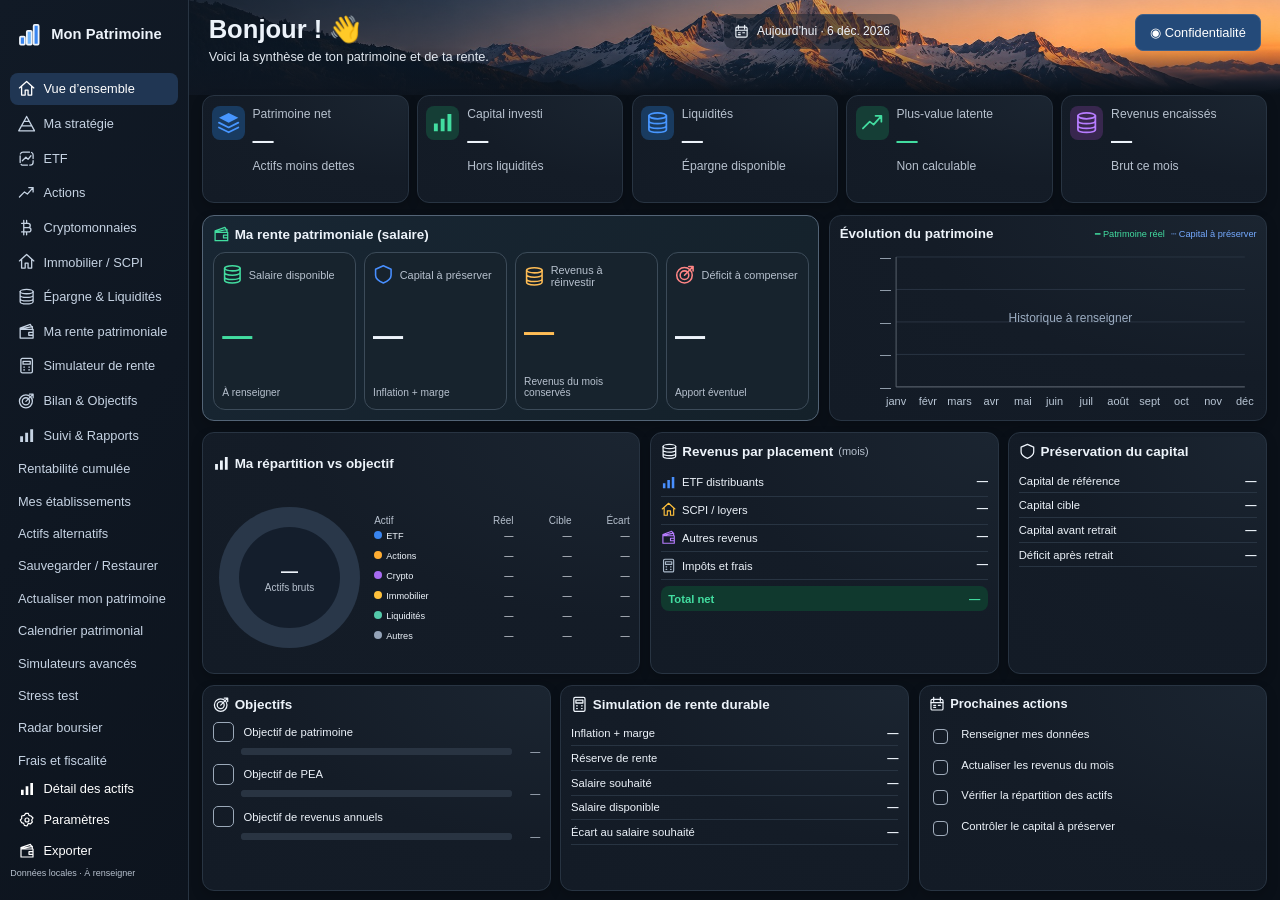
==== accueil/static/MonPatrimoine/index.html @ b6a68b1b "Ajout de l'application Mon Patrimoine V34" ====
<!doctype html><html lang="fr"><head><meta charset="utf-8"><meta name="viewport" content="width=device-width,initial-scale=1"><title>Mon Patrimoine</title><link rel="stylesheet" href="style.css"><link rel="stylesheet" href="responsive.css"></head><body><aside><h2><svg class="ui-icon" viewBox="0 0 24 24" fill="none" stroke="currentColor" stroke-width="1.8" stroke-linecap="round" stroke-linejoin="round" aria-hidden="true"><rect x="2" y="14" width="5" height="8" rx="1" fill="#3985ef"/><rect x="9" y="8" width="5" height="14" rx="1" fill="#70b7ff"/><rect x="16" y="2" width="5" height="20" rx="1" fill="#3985ef"/></svg> Mon Patrimoine</h2><nav><a href="#top"><svg class="ui-icon" viewBox="0 0 24 24" fill="none" stroke="currentColor" stroke-width="1.8" stroke-linecap="round" stroke-linejoin="round" aria-hidden="true"><path d="M2 11 12 2l10 9M5 9v12h5v-7h4v7h5V9"/></svg> Vue d’ensemble</a><a href="#etf"><svg class="ui-icon" viewBox="0 0 24 24" fill="none" stroke="currentColor" stroke-width="1.8" stroke-linecap="round" stroke-linejoin="round" aria-hidden="true"><rect x="3" y="3" width="18" height="18" rx="4" stroke-dasharray="9 3"/><path d="m6 15 5-5 3 3 4-5"/></svg> ETF</a><a href="#assets"><svg class="ui-icon" viewBox="0 0 24 24" fill="none" stroke="currentColor" stroke-width="1.8" stroke-linecap="round" stroke-linejoin="round" aria-hidden="true"><path d="m2 18 7-7 4 3 8-9m-6 0h6v6"/></svg> Actions</a><a href="#assets"><svg class="ui-icon" viewBox="0 0 24 24" fill="none" stroke="currentColor" stroke-width="1.8" stroke-linecap="round" stroke-linejoin="round" aria-hidden="true"><path d="M8 2v20M12 2v4m0 12v4M5 6h9a3 3 0 010 6H8m0 0h7a3 3 0 010 6H5"/></svg> Cryptomonnaies</a><a href="#assets"><svg class="ui-icon" viewBox="0 0 24 24" fill="none" stroke="currentColor" stroke-width="1.8" stroke-linecap="round" stroke-linejoin="round" aria-hidden="true"><path d="M2 11 12 2l10 9M5 9v12h5v-7h4v7h5V9"/></svg> Immobilier / SCPI</a><a href="#assets"><svg class="ui-icon" viewBox="0 0 24 24" fill="none" stroke="currentColor" stroke-width="1.8" stroke-linecap="round" stroke-linejoin="round" aria-hidden="true"><ellipse cx="12" cy="5" rx="9" ry="3"/><path d="M3 5v14c0 4 18 4 18 0V5M3 10c0 4 18 4 18 0M3 15c0 4 18 4 18 0"/></svg> Épargne & Liquidités</a><a href="#rent">Ma rente patrimoniale</a><a href="#simulation">Simulateur de rente</a><a href="#goals"><svg class="ui-icon" viewBox="0 0 24 24" fill="none" stroke="currentColor" stroke-width="1.8" stroke-linecap="round" stroke-linejoin="round" aria-hidden="true"><circle cx="11" cy="13" r="9"/><circle cx="11" cy="13" r="5"/><path d="m11 13 10-10m-5 0h5v5"/></svg> Bilan & Objectifs</a><a href="#history"><svg class="ui-icon" viewBox="0 0 24 24" fill="none" stroke="currentColor" stroke-width="1.8" stroke-linecap="round" stroke-linejoin="round" aria-hidden="true"><path d="M3 21V13h4v8zm7 0V8h4v13zm7 0V3h4v18z" fill="currentColor" stroke="none"/></svg> Suivi & Rapports</a></nav><div class="settings"><button id="details">Détail des actifs</button><button id="edit"><svg class="ui-icon" viewBox="0 0 24 24" fill="none" stroke="currentColor" stroke-width="1.8" stroke-linecap="round" stroke-linejoin="round" aria-hidden="true"><path d="m10 2 4 0 1 3 3 1 3 3-2 3 1 3-3 3-3-1-2 4-4-1-1-3-3-1-2-4 2-2V6l4-1z"/><circle cx="12" cy="12" r="3"/></svg> Paramètres</button><button id="export">Exporter</button><small>Données locales · À renseigner</small></div></aside><main id="top"><header><div><h1>Bonjour ! 👋</h1><p>Voici la synthèse de ton patrimoine et de ta rente.</p></div><div id="date" class="date"></div></header><section class="kpis" id="kpis"></section><div class="dashboard"><section class="panel" id="rent"><h2>Ma rente patrimoniale (salaire)</h2><div id="rentCards"></div></section><section class="panel" id="preserve"><h2>Préservation du capital</h2><div id="preserveRows"></div></section><section class="panel" id="simulation"><h2>Simulation de rente durable</h2><div id="simRows"></div></section><section class="panel" id="etf"><h2><svg class="ui-icon" viewBox="0 0 24 24" fill="none" stroke="currentColor" stroke-width="1.8" stroke-linecap="round" stroke-linejoin="round" aria-hidden="true"><path d="m2 7 10-5 10 5-10 5z" fill="currentColor" stroke="none"/><path d="m2 12 10 5 10-5M2 17l10 5 10-5"/></svg> Mes ETF <span id="etfTotal"></span></h2><div id="etfTable"></div></section><section class="panel" id="allocation"><h2>Ma répartition vs objectif</h2><div id="donut"></div><div id="legend"></div></section><section class="panel" id="history"><div class="history-heading"><h2>Évolution du patrimoine</h2><div class="chart-key"><span>━ Patrimoine réel</span><span>┄ Capital à préserver</span></div></div><div id="chart"></div><small>Historique saisi manuellement</small></section><section class="panel" id="assets"><h2><svg class="ui-icon" viewBox="0 0 24 24" fill="none" stroke="currentColor" stroke-width="1.8" stroke-linecap="round" stroke-linejoin="round" aria-hidden="true"><path d="M2 11 12 2l10 9M5 9v12h5v-7h4v7h5V9"/></svg> Autres classes d’actifs</h2><div id="assetTable"></div></section><section class="panel" id="goals"><h2><svg class="ui-icon" viewBox="0 0 24 24" fill="none" stroke="currentColor" stroke-width="1.8" stroke-linecap="round" stroke-linejoin="round" aria-hidden="true"><circle cx="11" cy="13" r="9"/><circle cx="11" cy="13" r="5"/><path d="m11 13 10-10m-5 0h5v5"/></svg> Objectifs</h2><div id="goalList"></div></section><section class="panel" id="income"><h2><svg class="ui-icon" viewBox="0 0 24 24" fill="none" stroke="currentColor" stroke-width="1.8" stroke-linecap="round" stroke-linejoin="round" aria-hidden="true"><ellipse cx="12" cy="5" rx="9" ry="3"/><path d="M3 5v14c0 4 18 4 18 0V5M3 10c0 4 18 4 18 0M3 15c0 4 18 4 18 0"/></svg> Revenus par placement <small>(mois)</small></h2><div id="incomeList"></div></section><section class="panel" id="tasks"><h2><svg class="ui-icon" viewBox="0 0 24 24" fill="none" stroke="currentColor" stroke-width="1.8" stroke-linecap="round" stroke-linejoin="round" aria-hidden="true"><rect x="3" y="5" width="18" height="16" rx="2"/><path d="M7 2v6m10-6v6M3 10h18m-14 4h3m4 0h3m-10 3h3"/></svg> Prochaines actions</h2><div id="taskList"></div></section></div><footer>Valeurs déclaratives, hors actualisation automatique des marchés.</footer></main><dialog id="detailDialog"><h2>Détail des actifs</h2><div id="detailBody"></div><button onclick="this.closest('dialog').close()">Fermer</button></dialog><dialog id="editor"><form id="editForm"><h2>Modifier mon patrimoine</h2><p>Montants en euros. Tu peux modifier les lignes et ajouter des actifs.</p><div id="fields"></div><div class="actions"><button type="button" id="cancel">Annuler</button><button type="submit">Enregistrer</button></div></form></dialog><script src="script.js"></script><script src="finance15.js"></script><script src="v14.js"></script><script src="v16.js"></script><script src="v17.js"></script><script src="v18.js"></script><script src="finance28.js"></script><script src="v22.js"></script><script src="responsive.js"></script></body></html>
---- accueil/static/MonPatrimoine/style.css ----
:root{color-scheme:dark;--bg:#0b111b;--panel:#141e2c;--border:#293749;--muted:#9daec3;--green:#42dda0;--blue:#488fff}*{box-sizing:border-box}html{scroll-behavior:smooth}body{margin:0;background:var(--bg);color:#edf3fa;font:15px system-ui,sans-serif;display:flex;min-height:100vh}aside{width:220px;flex-shrink:0;padding:24px 15px;background:#101824;border-right:1px solid var(--border);position:sticky;top:0;height:100vh;display:flex;flex-direction:column}aside h2{font-size:19px;margin:0 0 35px}nav{display:grid;gap:8px}nav a{color:#c6d3e3;text-decoration:none;padding:13px;border-radius:8px}nav a:hover,nav a:first-child{background:#203653;color:white}aside small{margin-top:auto}main{padding:26px;flex:1;min-width:0;max-width:1900px}header{display:flex;align-items:center;justify-content:space-between;gap:15px;padding:18px 0 26px;background:radial-gradient(ellipse at top right,#263d55,transparent 65%)}h1{font-size:32px;margin:0}h2{font-size:18px;margin:0 0 18px}p,small,footer{color:var(--muted)}header p{margin:8px 0}button{background:#244a79;color:white;border:1px solid #41618a;padding:10px 14px;border-radius:8px;cursor:pointer;font:inherit}button:hover{background:#35639b}.kpis{display:grid;grid-template-columns:repeat(4,1fr);gap:14px;margin-bottom:16px}.panel,.kpi{background:linear-gradient(145deg,#182332,#121b28);border:1px solid var(--border);border-radius:15px;padding:19px;min-width:0}.kpi strong{display:block;font-size:clamp(19px,2vw,30px);margin:9px 0}.dashboard{display:grid;grid-template-columns:1.15fr 1fr 1fr;gap:15px;align-items:start}.positive{color:var(--green)}.negative{color:#ff8585}table{width:100%;border-collapse:collapse;font-size:13px}th,td{text-align:right;padding:12px 4px;border-bottom:1px solid var(--border)}th:first-child,td:first-child{text-align:left}th{color:var(--muted);font-weight:500}.ring{width:165px;aspect-ratio:1;border-radius:50%;margin:8px auto 20px;display:grid;place-items:center}.ring div{background:#141e2c;width:72%;aspect-ratio:1;border-radius:50%;display:grid;place-content:center;text-align:center;font-weight:bold}.legend-row,.line{display:flex;justify-content:space-between;gap:10px;padding:9px 0;border-bottom:1px solid var(--border)}.dot{display:inline-block;width:10px;height:10px;border-radius:50%;margin-right:8px}progress{width:100%;height:10px;accent-color:var(--green)}.goal{margin-bottom:18px}.task{display:flex;gap:10px;align-items:center;padding:10px 0}input[type=checkbox]{accent-color:var(--green)}.done{text-decoration:line-through;color:var(--muted)}svg{width:100%;height:auto}footer{padding:25px 0;font-size:12px}dialog{background:var(--panel);color:inherit;border:1px solid var(--border);border-radius:15px;width:min(850px,94vw);max-height:90vh;padding:24px}dialog::backdrop{background:#000a}input:not([type=checkbox]),select{background:#0b111b;color:inherit;border:1px solid var(--border);border-radius:6px;padding:9px;width:100%;min-width:0;font:inherit}.editrow{display:grid;grid-template-columns:2fr 1fr 1fr 1fr auto;gap:7px;margin:8px 0}.actions{display:flex;justify-content:flex-end;gap:10px;margin-top:20px}.editgroup{margin:22px 0}.editgroup h3{margin-bottom:8px}@media(max-width:1150px){.dashboard{grid-template-columns:1fr 1fr}.kpis{grid-template-columns:1fr 1fr}}@media(max-width:700px){body{display:block}aside{position:static;width:100%;height:auto}nav{display:flex;overflow:auto}nav a{white-space:nowrap}aside small{display:none}aside h2{margin-bottom:10px}main{padding:12px}header{align-items:flex-start;flex-direction:column}.dashboard{grid-template-columns:1fr}.editrow{grid-template-columns:1fr 1fr}.kpi{padding:12px}}

/* Bandeau panoramique */
header{min-height:150px;margin:-26px -26px 18px;padding:24px 26px;background:linear-gradient(90deg,rgba(11,17,27,.88),rgba(11,17,27,.15) 65%),linear-gradient(0deg,#0b111b,transparent 55%),url("bandeau.jpeg") center 48% / cover no-repeat;}
header p{color:#e0e7ef;}
@media(max-width:700px){header{margin:-12px -12px 14px;padding:20px 12px;min-height:170px;}}
/* Disposition fidèle à la maquette */
:root{--bg:#0a1018;--panel:#151d28;--border:#283442;--muted:#b7c1ce}body{font:14px Arial,sans-serif}aside{width:15%;min-width:185px;padding:22px 11px;background:linear-gradient(130deg,#111a26,#0d141e)}aside h2{font-size:18px;margin:0 8px 32px}nav{gap:4px}nav a{padding:12px 10px;font-size:13px}.settings{margin-top:auto;display:grid;gap:8px}.settings button{background:transparent;border:0;text-align:left;padding:8px}.settings small{font-size:10px}main{padding:14px;max-width:none}header{min-height:89px;margin:-14px -14px 0;padding:12px 20px 18px;background:linear-gradient(90deg,#101824b8,transparent 80%),linear-gradient(0deg,#0a1018,transparent 50%),url('bandeau.jpeg') center 43%/cover no-repeat}h1{font-size:27px}header p{margin:5px 0}.date{background:#18212b88;padding:10px;border-radius:9px;font-size:12px}.kpis{gap:11px;margin-bottom:14px}.kpi,.panel{background:radial-gradient(ellipse at top right,#1b2531 0%,#141c27 55%,#131b26 100%);border-radius:12px;box-shadow:0 5px 12px #0003;padding:14px}.kpi{display:flex;gap:12px;min-height:104px}.kpi strong{font-size:clamp(20px,2vw,30px);margin:7px 0}.kpi small{font-size:12px}.kpi-icon{display:grid;place-items:center;width:36px;height:36px;border-radius:8px;background:#193b60;color:#4796ff;font-size:23px;flex-shrink:0}.icon-1,.icon-3{background:#153e36;color:#42dda0}.dashboard{grid-template-columns:repeat(12,minmax(0,1fr));gap:12px;align-items:stretch;grid-template-rows:auto auto auto}.panel h2{font-size:15px;margin:0 0 16px;display:flex;align-items:center;gap:5px}.panel h2 span{margin-left:auto}.panel h2 small{font-weight:normal;font-size:11px}#etf{grid-column:1/5;grid-row:1/3}#assets{grid-column:1/5;grid-row:3/5}#allocation{grid-column:5/9;grid-row:1;display:grid;grid-template-columns:1fr 1fr;align-items:center;gap:8px}#allocation h2{grid-column:1/-1;margin-bottom:5px}#history{grid-column:9/13;grid-row:1}#goals{grid-column:5/8;grid-row:2/5}#income{grid-column:8/11;grid-row:2/5}#tasks{grid-column:11/13;grid-row:2/5}.dashboard{grid-template-rows:minmax(225px,auto) 36px auto auto}.ring{width:100%;max-width:165px;margin:0 auto}.ring div{font-size:17px}.ring small{font-size:10px;font-weight:normal}.legend-row{font-size:11px;border:0;padding:7px 0;gap:4px}.dot{margin-right:4px;width:9px;height:9px}table{font-size:12px}th,td{padding:10px 3px}.marker{display:inline-block;width:4px;height:19px;border-radius:4px;vertical-align:middle;margin-right:7px}.badge{background:#17382f;border-radius:20px;padding:4px 7px;white-space:nowrap;font-size:11px}.badge.negative{background:#48282e}.goal{font-size:12px;margin-bottom:20px}.goal .line{border:0;padding:5px 0}.goalbar{display:flex;align-items:center;gap:8px;margin-top:7px}.goalbar small{white-space:nowrap;font-size:10px}.line{font-size:12px}.task{font-size:12px;line-height:1.5;align-items:flex-start}.task input{margin-top:3px}.panel#goals,.panel#income,.panel#tasks{align-self:start;min-height:205px}footer{padding:12px 0;font-size:10px}@media(max-width:1050px){aside{min-width:160px}.dashboard{grid-template-columns:repeat(2,minmax(0,1fr));grid-template-rows:auto}.dashboard>.panel{grid-column:auto!important;grid-row:auto!important}.kpis{grid-template-columns:repeat(2,1fr)}}@media(max-width:700px){aside{width:100%;min-width:0}.settings{display:flex}main{padding:12px}header{margin:-12px -12px 12px;min-height:110px}.dashboard{grid-template-columns:1fr}.kpi{gap:6px;padding:10px}.kpi-icon{width:26px;height:26px;font-size:16px}}
/* Format bureau de référence, 1328 × 748 */
@media(min-width:1051px){body{font-size:clamp(10px,1vw,14px);height:100vh;overflow:hidden}aside{width:14.8%;min-width:0;padding:2.5vh .8vw}main{padding:0 1.05vw;overflow:hidden}header{height:12vh;min-height:0;margin:0 -1.05vw;padding:1.5vh 1.5vw;align-items:flex-start}h1{font-size:clamp(19px,2vw,29px)}.kpis{height:14vh;gap:.8vw;margin-bottom:2vh}.kpi{min-height:0;padding:1.6vh .9vw;gap:.8vw}.kpi strong{font-size:clamp(18px,2vw,28px)}.dashboard{grid-template-columns:repeat(12,minmax(0,1fr));grid-template-rows:31vh 5.2vh 26.8vh;gap:1.7vh .9vw}.panel{padding:1.8vh 1vw;overflow:auto}.panel h2{font-size:clamp(11px,1.15vw,16px);margin-bottom:1.6vh}#etf{grid-row:1/3}#assets{grid-row:3}#allocation,#history{grid-row:1}#goals{grid-column:5/8;grid-row:2/4}#income{grid-column:8/11;grid-row:2/4}#tasks{grid-column:11/13;grid-row:2/4}.panel#goals,.panel#income,.panel#tasks{min-height:0;height:28vh;align-self:start}table{font-size:clamp(9px,.9vw,13px)}th,td{padding:1.05vh 2px}.ring{max-width: min(12.5vw,22vh)}.legend-row{padding:.8vh 0;font-size:clamp(9px,.85vw,12px)}.goal{margin-bottom:2vh}.line,.task,.goal{font-size:clamp(9px,.9vw,13px)}.task{padding:1vh 0}footer{display:none}#history svg{height:23vh;width:100%}#history>small{display:none}.settings small{font-size:9px}nav a{padding:1.5vh .7vw}}
.asset-icon{width:20px;height:20px;vertical-align:middle;margin-right:10px;display:inline-block}.asset-icon svg{width:100%;height:100%}.asset-row{display:grid;grid-template-columns:1fr auto auto;align-items:center;gap:9px;padding:1.1vh 0;font-size:12px}.asset-row>span:first-child{display:flex;align-items:center}.goal-label{display:flex;align-items:center;gap:10px}.goal-check{width:18px;height:18px;border:1px solid #9ba9b9;border-radius:5px;display:inline-grid;place-items:center;flex:none}.goal-check.checked{background:#42dda0;color:#10251e;border-color:#42dda0;font-weight:bold}.goalbar{margin-left:28px}progress{appearance:none;border:0;background:#293442;border-radius:10px;height:7px}progress::-webkit-progress-bar{background:#293442;border-radius:10px}progress::-webkit-progress-value{background:#42dda0;border-radius:10px}.task input{appearance:none;width:15px;height:15px;border:1px solid #a0acbb;border-radius:4px;flex:none}.task input:checked{border-color:#42dda0;color:#42dda0}.task input:checked:after{content:'✓';display:block;text-align:center;line-height:13px}.history-badge{margin-left:auto;color:#42dda0;background:#17382f;border-radius:12px;padding:4px;font-size:10px;white-space:nowrap}

/* V5 : pictogrammes vectoriels et grille sans défilement interne */
.ui-icon{width:1.25em;height:1.25em;flex:none;vertical-align:middle;display:inline-block}aside h2,nav a,.settings button,.date{display:flex;align-items:center;gap:.65em}aside h2{white-space:nowrap;font-size:clamp(12px,1.15vw,19px)}aside h2 .ui-icon{width:1.6em;height:1.6em}nav a .ui-icon{width:1.35em;height:1.35em}.kpi-icon .ui-icon{width:70%;height:70%}.panel h2 .ui-icon{width:1.25em;height:1.25em}.goal-check svg{width:85%;height:85%}.panel h2 span.history-badge{margin-left:auto}.asset-row{font-size:inherit}.panel h2 small{white-space:nowrap}
@media(min-width:1051px){body{font-size:min(1vw,1.8vh)}main{overflow:auto}.dashboard{grid-template-rows:31vh 5vh 29vh;gap:1.5vh .9vw}.panel{overflow:visible;padding:1.5vh .85vw}.panel h2{font-size:min(1.15vw,2vh);margin-bottom:1.2vh;white-space:nowrap}.panel#goals,.panel#income,.panel#tasks{height:29vh;min-height:max-content}.kpi strong{font-size:min(2vw,3.6vh);margin:.7vh 0}.kpi small{font-size:min(.95vw,1.65vh)}.kpi-icon{width:min(3vw,5.5vh);height:min(3vw,5.5vh)}table{font-size:min(.9vw,1.6vh)}th,td{padding:.65vh 2px}.marker{height:2.4vh}.badge{font-size:min(.85vw,1.5vh);padding:.4vh .45vw}.asset-row{padding:.75vh 0;gap:.5vw;font-size:min(.9vw,1.6vh)}.asset-icon{width:2.3vh;height:2.3vh;margin-right:.55vw}.goal{margin-bottom:1.5vh;font-size:min(.9vw,1.6vh)}.goalbar{margin-top:.6vh}.line,.task{font-size:min(.9vw,1.6vh);padding:.8vh 0}.goal-check{width:2.3vh;height:2.3vh}.legend-row{font-size:min(.85vw,1.5vh);padding:.7vh 0}#history svg{height:23vh}#income h1{font-size:min(2vw,3.4vh)}#tasks h2{font-size:min(1vw,1.8vh)}#assets{min-height:max-content}#etf{min-height:max-content}nav a{font-size:min(1vw,1.8vh)} }
/* V6 : cockpit rente, trois rangées comme la maquette */
#etf,#assets{display:none}#rent{border-color:#32d99a;background:linear-gradient(135deg,#10382e,#102322)}#rentCards{display:grid;grid-template-columns:repeat(3,minmax(0,1fr));gap:10px}.rentCard{border:1px solid #28644e;border-radius:12px;padding:12px;background:#102a27}.rentCard strong{display:block;font-size:clamp(16px,2vw,28px);margin:8px 0}.rentCard small{display:block}.allocHead{display:flex;justify-content:space-between;color:var(--muted);font-size:10px}.settings button{padding:6px 9px}.dashboard{grid-template-columns:repeat(12,minmax(0,1fr));grid-template-rows:auto auto auto}#rent{grid-column:1/8;grid-row:1}#history{grid-column:8/13;grid-row:1}#allocation{grid-column:1/6;grid-row:2}#income{grid-column:6/10;grid-row:2}#preserve{grid-column:10/13;grid-row:2}#goals{grid-column:1/5;grid-row:3}#simulation{grid-column:5/9;grid-row:3}#tasks{grid-column:9/13;grid-row:3}.panel#income,.panel#goals,.panel#tasks{height:auto;min-height:0;align-self:stretch}.kpis{grid-template-columns:repeat(5,minmax(0,1fr))}#legend{min-width:0}#allocation{grid-template-columns: .9fr 1.2fr}#detailBody{min-width:0}#detailDialog{max-width:750px}.line b{white-space:nowrap}.panel h2{white-space:normal}.rentCard small{font-size:inherit}@media(min-width:1051px){header{height:10vh}.kpis{height:12vh;margin-bottom:1.4vh}.dashboard{grid-template-rows:23vh 27vh 23vh;gap:1.3vh .9vw}.panel{padding:1.2vh .8vw;overflow:visible}.panel h2{margin-bottom:1vh;font-size:min(1.15vw,2vh)}#history svg{height:17vh}#rentCards{height:16vh}.rentCard{padding:1.3vh .7vw}.rentCard strong{font-size:min(2vw,3.5vh)}.line,.task{padding:.65vh 0}.goal{margin-bottom:1vh}.legend-row{padding:.5vh 0}.ring{max-width:min(12vw,20vh)}.kpi strong{font-size:min(1.65vw,3vh)}nav{gap:3px}nav a{padding:1.1vh .6vw}.settings{gap:4px}}@media(max-width:1050px){.dashboard{grid-template-columns:repeat(2,minmax(0,1fr))}.kpis{grid-template-columns:repeat(2,1fr)}#rent{grid-column:1/-1!important}}@media(max-width:700px){.dashboard{grid-template-columns:1fr}#rentCards{grid-template-columns:1fr}.kpis{grid-template-columns:1fr 1fr}}
/* V8 : dimensions contraintes au viewport, sans largeur minimale implicite. */
.allocHead,#legend .legend-row{display:grid;grid-template-columns:minmax(0,1.5fr) repeat(3,minmax(0,1fr));gap:4px;align-items:center;text-align:right}.allocHead span:first-child,#legend .legend-row span:first-child{text-align:left}.rentCard small:first-child{display:flex;align-items:center;gap:6px}.rentCard small .ui-icon{width:1.5em;height:1.5em}.kpi>div{min-width:0}.kpi small{white-space:normal}.date{white-space:nowrap}.panel{min-width:0}.goalbar progress{min-width:0}.goalbar small{min-width:2em;text-align:right}#history #chart{min-width:0}#history #chart svg{display:block;width:100%;height:auto;max-height:18vh}#allocation{grid-template-columns:minmax(0,.75fr) minmax(0,1.5fr)}#legend .legend-row{font-size:clamp(9px,.72vw,12px)}#legend .dot{width:8px;height:8px;margin-right:4px}#tasks .task{padding:.55vh 0}.goal-check .ui-icon{width:85%;height:85%}.kpi:last-child .asset-icon{margin:0;color:#b77cff}.kpi:last-child .asset-icon svg{stroke:currentColor}.kpi:last-child .kpi-icon{background:#38274e;color:#b77cff}
@media(min-width:1051px){body{width:100%;height:100dvh;min-height:0;overflow:hidden}aside{flex:0 0 14.8%;width:14.8%;height:100dvh}main{flex:1 1 0;width:0;min-width:0;max-width:none;overflow:hidden;padding:0 1vw;display:flex;flex-direction:column;height:100dvh}header{flex:0 0 10.5vh;height:10.5vh;margin:0 -1vw;min-width:0}.kpis{flex:0 0 12vh;height:12vh;min-width:0;grid-template-columns:repeat(5,minmax(0,1fr));gap:.65vw}.kpi{min-width:0;gap:.6vw;padding:1.2vh .65vw}.kpi-icon{width:min(2.6vw,5vh);height:min(2.6vw,5vh)}.dashboard{flex:1 1 0;min-height:0;min-width:0;grid-template-columns:repeat(12,minmax(0,1fr));grid-template-rows:minmax(0,23fr) minmax(0,27fr) minmax(0,23fr);padding-bottom:1vh;gap:1.2vh .75vw}.panel{min-height:0;overflow:hidden;padding:1.1vh .75vw}.panel h2{font-size:min(1.05vw,1.9vh)}#rentCards{height:auto;gap:.6vw}.rentCard{min-width:0;padding:1.2vh .6vw}.rentCard strong{font-size:min(1.8vw,3.2vh)}.line,.task,.goal{font-size:min(.88vw,1.6vh)}.goal{margin-bottom:.8vh}.goalbar{margin-top:.4vh}.ring{max-width:min(10vw,19vh);margin:0 auto}#history #chart svg{height:17vh;max-height:none}#allocation .legend-row{padding:.55vh 0}aside h2{margin-bottom:3vh}nav a{padding:1vh .6vw}.settings{gap:3px}}
@media(max-width:1050px){#history #chart svg{max-height:none}#allocation{grid-template-columns:minmax(0,1fr) minmax(0,1.5fr)}}

/* V9 : finitions sans données fictives */
#rent[data-state=empty]{border-color:#536476;background:linear-gradient(135deg,#182633,#14212a)}
#rent[data-state=empty] .rentCard{background:#17232d;border-color:#3c4b59}
#rent[data-state=caution]{border-color:#d7a64a;background:linear-gradient(135deg,#352d1d,#23241f)}
#rent[data-state=caution] .rentCard{background:#29271f;border-color:#665334}
#rent[data-state=deficit]{border-color:#e47575;background:linear-gradient(135deg,#38252a,#251e25)}
#rent[data-state=deficit] .rentCard{background:#2e2229;border-color:#74434b}
#incomeList .line>span{display:flex;align-items:center;gap:.55em}#incomeList .line .ui-icon{width:1.35em;height:1.35em}
#incomeList .net-income{background:#10392e;border:0;border-radius:8px;color:#42dda0;padding:.75em;margin-top:.5em;font-weight:bold}
#history{display:flex;flex-direction:column}#history #chart{flex:1;min-height:0;width:100%}#history #chart svg{width:100%;height:100%;max-height:none}
@media(min-width:1051px){#history #chart svg{height:100%;max-height:none}.rentCard strong{font-size:min(2.15vw,4vh);margin:1vh 0}.ring{max-width:min(12vw,21vh)}#allocation{grid-template-columns:minmax(0,.9fr) minmax(0,1.5fr)}#incomeList .line{padding:.65vh 0}#incomeList .net-income{padding:.75vh .6vw}.rentCard small:last-child{font-size:min(.82vw,1.5vh)}}
/* V10 */
#rentCards{grid-template-columns:repeat(4,minmax(0,1fr))}.rentCard small .ui-icon{width:1.7em;height:1.7em}.chart-key{display:flex;gap:1em;font-size:11px;margin-bottom:3px;color:#42dda0}.chart-key span+span{color:#75aaff}#history #chart svg{display:block;width:100%;height:100%}#allocation .ring{max-width:min(11vw,19vh);transform:translateY(-3px)}.pyramid{display:flex;flex-direction:column;align-items:center;gap:5px;margin:20px 0}.pyramid div{padding:18px 8px;text-align:center;background:#24503f;width:35%;color:white}.pyramid div:nth-child(2){width:55%;background:#33796b}.pyramid div:nth-child(3){width:80%;background:#bad9cb;color:#173b30}.pyramid div:nth-child(4){width:100%;background:#e9ddbc;color:#173b30}@media(min-width:1051px){.rentCard strong{font-size:min(2.2vw,4vh)}.rentCard small{font-size:min(.8vw,1.5vh)}nav a{padding:.8vh .6vw}}@media(max-width:700px){#rentCards{grid-template-columns:1fr 1fr}#allocation .ring{max-width:140px}#chart{min-height:150px}}
/* V11 : titre et légende sur une seule ligne, cartes de rente agrandies */
.history-heading{display:flex;align-items:center;justify-content:space-between;gap:.65em;flex-wrap:wrap;margin-bottom:.5vh;flex:none}.history-heading h2{margin:0!important;white-space:nowrap}.history-heading .chart-key{margin:0;gap:.7em;font-size:clamp(9px,.72vw,12px);white-space:nowrap}#rent{display:flex;flex-direction:column}#rentCards{flex:1;min-height:0;align-items:stretch}.rentCard{display:flex;flex-direction:column;justify-content:space-between}.rentCard small .ui-icon{width:1.9em;height:1.9em}.rentCard strong{font-size:clamp(22px,2.5vw,38px);line-height:1.15;overflow-wrap:anywhere}@media(min-width:1051px){.rentCard{padding:1.3vh .65vw}.rentCard strong{font-size:min(2.35vw,4.4vh)}.rentCard small:first-child{font-size:min(.85vw,1.65vh)}.rentCard small:last-child{font-size:min(.8vw,1.45vh)}}

/* Pyramide patrimoniale */
#strategyDialog{width:min(720px,94vw);padding:clamp(16px,2vw,30px)}#strategyDialog h2{font-size:clamp(18px,2vw,25px);margin-bottom:12px}.strategy-layout{display:flex;justify-content:center;align-items:center;margin:0 auto 16px}.strategy-pyramid{display:block;width:min(100%,560px,65vh);height:auto;max-height:65vh}#strategyDialog>button{display:block;margin-left:auto}

#strategyDialog{width:min(920px,94vw)}.strategy-pyramid{width:min(100%,720px,78vh);max-height:68vh}
#workspace14{width:min(900px,94vw);max-height:90vh;overflow:auto}#workspace14 .v14head{display:flex;justify-content:space-between;align-items:center;gap:12px}#workspace14 .v14grid{display:grid;grid-template-columns:repeat(auto-fit,minmax(220px,1fr));gap:12px;margin:16px 0}#workspace14 article{padding:14px;border:1px solid #34465b;border-radius:10px;background:#142235}#workspace14 label{display:block;margin:10px 0}#workspace14 input,#workspace14 select,#workspace14 textarea{display:block;width:100%;box-sizing:border-box;background:#101c2b;color:#e1eaf5;border:1px solid #40536a;padding:8px;border-radius:6px}#workspace14 .v14link{display:inline-block;color:#8ec5ff;margin:5px 10px 5px 0}#workspace14 button{margin:4px}aside nav{overflow-y:auto;min-height:0}
#workspace16{width:min(900px,94vw);max-height:90vh;overflow:auto}#workspace16 .v14head{display:flex;justify-content:space-between;align-items:center}#workspace16 label{display:block;margin:10px 0}#workspace16 input{display:block;width:100%;box-sizing:border-box;background:#101c2b;color:#e1eaf5;border:1px solid #40536a;padding:8px;border-radius:6px}#workspace16 button{margin:4px}#workspace16 a{color:#8ec5ff}.privacy16 main .kpis,.privacy16 main .dashboard{filter:blur(12px);pointer-events:none}.privacy16 dialog{filter:blur(12px)}@media print{body:has(#workspace16[open])>aside,body:has(#workspace16[open])>main{display:none}#workspace16[open]{position:static;width:100%;max-height:none;overflow:visible;color:#000;background:#fff;border:0}#workspace16 button{display:none}}
#workspace17{width:min(900px,94vw);max-height:90vh;overflow:auto}#workspace17 .v14head{display:flex;justify-content:space-between;align-items:center}#workspace17 label{display:block;margin:10px 0}#workspace17 input,#workspace17 select{display:block;width:100%;box-sizing:border-box;background:#101c2b;color:#e1eaf5;border:1px solid #40536a;padding:8px;border-radius:6px}#workspace17 button{margin:4px}aside nav{overflow-y:auto;min-height:0} .privacy16 #workspace17{filter:blur(12px)}
#workspace18{background:#111e30;color:#e5edf8;border:1px solid #35465d;border-radius:14px;width:min(850px,90vw);max-height:85vh;overflow:auto;padding:24px}#workspace18 label{display:block;margin:12px 0}#workspace18 input{display:block;max-width:100%;margin-top:6px}#workspace18 button{margin:5px}aside nav{overflow-y:auto;min-height:0}
#workspace22{width:min(1200px,94vw);max-height:90vh;overflow:auto}#workspace22 article{padding:12px;border:1px solid var(--border);border-radius:10px;margin:8px 0}#workspace22 .v22charts{display:grid;grid-template-columns:repeat(auto-fit,minmax(300px,1fr));gap:12px}#workspace22 svg{width:100%;height:auto}#workspace22 .v22filters{display:flex;flex-wrap:wrap;gap:10px}#workspace22 table{width:100%;border-collapse:collapse}#workspace22 td,#workspace22 th{padding:8px;border-bottom:1px solid var(--border);text-align:left}
---- accueil/static/MonPatrimoine/responsive.css ----
/* V27 — adaptation tablette et téléphone uniquement. */
.mobile-menu{display:none}
@media screen and (max-width:1050px){
 body{display:block;height:auto;min-height:100dvh;overflow:visible;width:100%}
 body>aside{position:sticky;top:0;z-index:20;width:100%;min-width:0;height:auto;max-height:85dvh;padding:10px 14px;overflow:auto;border-bottom:1px solid var(--border)}
 body>aside h2{margin:0;display:flex;align-items:center;gap:8px;padding-right:100px;min-height:44px}
 .mobile-menu{display:block;position:absolute;right:12px;top:10px;min-height:44px}
 body>aside:not(.mobile-open)>nav,body>aside:not(.mobile-open)>.settings{display:none}
 body>aside nav{display:grid;overflow:visible;grid-template-columns:repeat(2,minmax(0,1fr));margin-top:10px}
 body>aside nav a{white-space:normal;min-height:44px;padding:12px;overflow-wrap:anywhere}
 body>aside .settings{display:grid;grid-template-columns:repeat(2,minmax(0,1fr));margin-top:8px}
 body>main{width:100%;height:auto;max-width:none;overflow:visible;padding:12px;display:block}
 main header{height:auto;min-height:150px;margin:-12px -12px 12px;padding:18px 14px;flex-wrap:wrap}
 main .kpis{height:auto;grid-template-columns:repeat(2,minmax(0,1fr));gap:10px}
 main .kpi{height:auto;min-height:90px;padding:12px;overflow-wrap:anywhere}
 main .dashboard{display:grid;grid-template-columns:repeat(2,minmax(0,1fr));grid-template-rows:none;grid-auto-rows:auto;gap:12px;height:auto}
 main .dashboard>.panel{grid-column:auto;grid-row:auto;height:auto;min-height:0;max-height:none;overflow:auto;padding:14px}
 main #rent,main #history{grid-column:1/-1}
 #rentCards{grid-template-columns:repeat(2,minmax(0,1fr));height:auto}
 #history #chart{min-height:170px}#history #chart svg{height:auto;max-height:none}
 .history-heading h2,.history-heading .chart-key{white-space:normal;flex-wrap:wrap}
 main #allocation{grid-template-columns:minmax(0,1fr);gap:10px}#allocation .ring{max-width:140px}
 #legend .legend-row{font-size:12px}
 dialog[id]{width:calc(100% - 20px);max-width:calc(100% - 20px);max-height:88dvh;padding:14px;overflow:auto;overflow-wrap:anywhere}
 dialog .v14head,dialog .actions{flex-wrap:wrap}dialog .v14grid,#workspace22 .v22charts{grid-template-columns:minmax(0,1fr)}
 dialog input:not([type=checkbox]),dialog select,dialog textarea{max-width:100%;font-size:16px;min-height:44px}
 dialog button,.settings button{min-height:44px}dialog table{min-width:0}dialog td,dialog th{white-space:normal}
 dialog .mobile-table-scroll{max-width:100%;overflow-x:auto}dialog .mobile-table-scroll table{min-width:560px}
 .editrow{grid-template-columns:repeat(2,minmax(0,1fr))} .strategy-pyramid{max-width:100%;height:auto}
}
@media screen and (max-width:600px){
 main .dashboard{grid-template-columns:minmax(0,1fr)}
 main .dashboard>.panel{grid-column:1/-1}
 main .kpi{gap:7px}.kpi strong{font-size:20px}.kpi-icon{width:30px;height:30px}
 main .kpis>.kpi:last-child:nth-child(odd){grid-column:1/-1}
 .rentCard strong{font-size:24px}.panel h2{font-size:16px}nav a{font-size:14px}
}
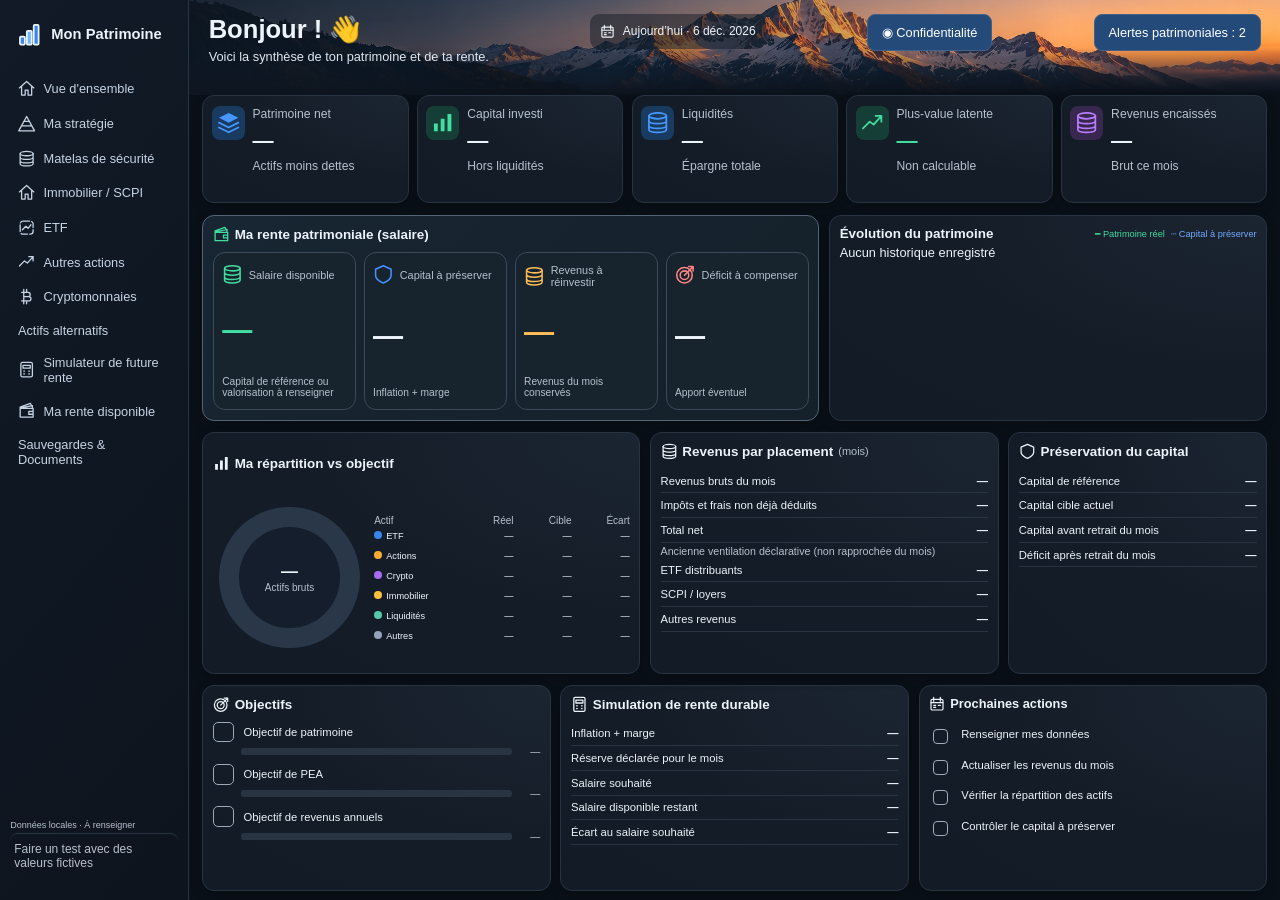
==== commit 210ee5f9: "Mise à jour de MonPatrimoine" ====
--- a/accueil/static/MonPatrimoine/index.html
+++ b/accueil/static/MonPatrimoine/index.html
@@ -1 +1,173 @@
-<!doctype html><html lang="fr"><head><meta charset="utf-8"><meta name="viewport" content="width=device-width,initial-scale=1"><title>Mon Patrimoine</title><link rel="stylesheet" href="style.css"><link rel="stylesheet" href="responsive.css"></head><body><aside><h2><svg class="ui-icon" viewBox="0 0 24 24" fill="none" stroke="currentColor" stroke-width="1.8" stroke-linecap="round" stroke-linejoin="round" aria-hidden="true"><rect x="2" y="14" width="5" height="8" rx="1" fill="#3985ef"/><rect x="9" y="8" width="5" height="14" rx="1" fill="#70b7ff"/><rect x="16" y="2" width="5" height="20" rx="1" fill="#3985ef"/></svg> Mon Patrimoine</h2><nav><a href="#top"><svg class="ui-icon" viewBox="0 0 24 24" fill="none" stroke="currentColor" stroke-width="1.8" stroke-linecap="round" stroke-linejoin="round" aria-hidden="true"><path d="M2 11 12 2l10 9M5 9v12h5v-7h4v7h5V9"/></svg> Vue d’ensemble</a><a href="#etf"><svg class="ui-icon" viewBox="0 0 24 24" fill="none" stroke="currentColor" stroke-width="1.8" stroke-linecap="round" stroke-linejoin="round" aria-hidden="true"><rect x="3" y="3" width="18" height="18" rx="4" stroke-dasharray="9 3"/><path d="m6 15 5-5 3 3 4-5"/></svg> ETF</a><a href="#assets"><svg class="ui-icon" viewBox="0 0 24 24" fill="none" stroke="currentColor" stroke-width="1.8" stroke-linecap="round" stroke-linejoin="round" aria-hidden="true"><path d="m2 18 7-7 4 3 8-9m-6 0h6v6"/></svg> Actions</a><a href="#assets"><svg class="ui-icon" viewBox="0 0 24 24" fill="none" stroke="currentColor" stroke-width="1.8" stroke-linecap="round" stroke-linejoin="round" aria-hidden="true"><path d="M8 2v20M12 2v4m0 12v4M5 6h9a3 3 0 010 6H8m0 0h7a3 3 0 010 6H5"/></svg> Cryptomonnaies</a><a href="#assets"><svg class="ui-icon" viewBox="0 0 24 24" fill="none" stroke="currentColor" stroke-width="1.8" stroke-linecap="round" stroke-linejoin="round" aria-hidden="true"><path d="M2 11 12 2l10 9M5 9v12h5v-7h4v7h5V9"/></svg> Immobilier / SCPI</a><a href="#assets"><svg class="ui-icon" viewBox="0 0 24 24" fill="none" stroke="currentColor" stroke-width="1.8" stroke-linecap="round" stroke-linejoin="round" aria-hidden="true"><ellipse cx="12" cy="5" rx="9" ry="3"/><path d="M3 5v14c0 4 18 4 18 0V5M3 10c0 4 18 4 18 0M3 15c0 4 18 4 18 0"/></svg> Épargne & Liquidités</a><a href="#rent">Ma rente patrimoniale</a><a href="#simulation">Simulateur de rente</a><a href="#goals"><svg class="ui-icon" viewBox="0 0 24 24" fill="none" stroke="currentColor" stroke-width="1.8" stroke-linecap="round" stroke-linejoin="round" aria-hidden="true"><circle cx="11" cy="13" r="9"/><circle cx="11" cy="13" r="5"/><path d="m11 13 10-10m-5 0h5v5"/></svg> Bilan & Objectifs</a><a href="#history"><svg class="ui-icon" viewBox="0 0 24 24" fill="none" stroke="currentColor" stroke-width="1.8" stroke-linecap="round" stroke-linejoin="round" aria-hidden="true"><path d="M3 21V13h4v8zm7 0V8h4v13zm7 0V3h4v18z" fill="currentColor" stroke="none"/></svg> Suivi & Rapports</a></nav><div class="settings"><button id="details">Détail des actifs</button><button id="edit"><svg class="ui-icon" viewBox="0 0 24 24" fill="none" stroke="currentColor" stroke-width="1.8" stroke-linecap="round" stroke-linejoin="round" aria-hidden="true"><path d="m10 2 4 0 1 3 3 1 3 3-2 3 1 3-3 3-3-1-2 4-4-1-1-3-3-1-2-4 2-2V6l4-1z"/><circle cx="12" cy="12" r="3"/></svg> Paramètres</button><button id="export">Exporter</button><small>Données locales · À renseigner</small></div></aside><main id="top"><header><div><h1>Bonjour ! 👋</h1><p>Voici la synthèse de ton patrimoine et de ta rente.</p></div><div id="date" class="date"></div></header><section class="kpis" id="kpis"></section><div class="dashboard"><section class="panel" id="rent"><h2>Ma rente patrimoniale (salaire)</h2><div id="rentCards"></div></section><section class="panel" id="preserve"><h2>Préservation du capital</h2><div id="preserveRows"></div></section><section class="panel" id="simulation"><h2>Simulation de rente durable</h2><div id="simRows"></div></section><section class="panel" id="etf"><h2><svg class="ui-icon" viewBox="0 0 24 24" fill="none" stroke="currentColor" stroke-width="1.8" stroke-linecap="round" stroke-linejoin="round" aria-hidden="true"><path d="m2 7 10-5 10 5-10 5z" fill="currentColor" stroke="none"/><path d="m2 12 10 5 10-5M2 17l10 5 10-5"/></svg> Mes ETF <span id="etfTotal"></span></h2><div id="etfTable"></div></section><section class="panel" id="allocation"><h2>Ma répartition vs objectif</h2><div id="donut"></div><div id="legend"></div></section><section class="panel" id="history"><div class="history-heading"><h2>Évolution du patrimoine</h2><div class="chart-key"><span>━ Patrimoine réel</span><span>┄ Capital à préserver</span></div></div><div id="chart"></div><small>Historique saisi manuellement</small></section><section class="panel" id="assets"><h2><svg class="ui-icon" viewBox="0 0 24 24" fill="none" stroke="currentColor" stroke-width="1.8" stroke-linecap="round" stroke-linejoin="round" aria-hidden="true"><path d="M2 11 12 2l10 9M5 9v12h5v-7h4v7h5V9"/></svg> Autres classes d’actifs</h2><div id="assetTable"></div></section><section class="panel" id="goals"><h2><svg class="ui-icon" viewBox="0 0 24 24" fill="none" stroke="currentColor" stroke-width="1.8" stroke-linecap="round" stroke-linejoin="round" aria-hidden="true"><circle cx="11" cy="13" r="9"/><circle cx="11" cy="13" r="5"/><path d="m11 13 10-10m-5 0h5v5"/></svg> Objectifs</h2><div id="goalList"></div></section><section class="panel" id="income"><h2><svg class="ui-icon" viewBox="0 0 24 24" fill="none" stroke="currentColor" stroke-width="1.8" stroke-linecap="round" stroke-linejoin="round" aria-hidden="true"><ellipse cx="12" cy="5" rx="9" ry="3"/><path d="M3 5v14c0 4 18 4 18 0V5M3 10c0 4 18 4 18 0M3 15c0 4 18 4 18 0"/></svg> Revenus par placement <small>(mois)</small></h2><div id="incomeList"></div></section><section class="panel" id="tasks"><h2><svg class="ui-icon" viewBox="0 0 24 24" fill="none" stroke="currentColor" stroke-width="1.8" stroke-linecap="round" stroke-linejoin="round" aria-hidden="true"><rect x="3" y="5" width="18" height="16" rx="2"/><path d="M7 2v6m10-6v6M3 10h18m-14 4h3m4 0h3m-10 3h3"/></svg> Prochaines actions</h2><div id="taskList"></div></section></div><footer>Valeurs déclaratives, hors actualisation automatique des marchés.</footer></main><dialog id="detailDialog"><h2>Détail des actifs</h2><div id="detailBody"></div><button onclick="this.closest('dialog').close()">Fermer</button></dialog><dialog id="editor"><form id="editForm"><h2>Modifier mon patrimoine</h2><p>Montants en euros. Tu peux modifier les lignes et ajouter des actifs.</p><div id="fields"></div><div class="actions"><button type="button" id="cancel">Annuler</button><button type="submit">Enregistrer</button></div></form></dialog><script src="script.js"></script><script src="finance15.js"></script><script src="v14.js"></script><script src="v16.js"></script><script src="v17.js"></script><script src="v18.js"></script><script src="finance28.js"></script><script src="v22.js"></script><script src="responsive.js"></script></body></html>
+<!doctype html>
+<html lang="fr">
+
+<head>
+    <meta charset="utf-8">
+    <meta name="viewport" content="width=device-width,initial-scale=1">
+    <title>Mon Patrimoine V25</title>
+    <link rel="stylesheet" href="style.css">
+    <link rel="stylesheet" href="responsive.css">
+</head>
+
+<body>
+    <aside>
+        <h2><svg class="ui-icon" viewBox="0 0 24 24" fill="none" stroke="currentColor" stroke-width="1.8"
+                stroke-linecap="round" stroke-linejoin="round" aria-hidden="true">
+                <rect x="2" y="14" width="5" height="8" rx="1" fill="#3985ef" />
+                <rect x="9" y="8" width="5" height="14" rx="1" fill="#70b7ff" />
+                <rect x="16" y="2" width="5" height="20" rx="1" fill="#3985ef" />
+            </svg> Mon Patrimoine</h2>
+        <nav><a href="#top"><svg class="ui-icon" viewBox="0 0 24 24" fill="none" stroke="currentColor"
+                    stroke-width="1.8" stroke-linecap="round" stroke-linejoin="round" aria-hidden="true">
+                    <path d="M2 11 12 2l10 9M5 9v12h5v-7h4v7h5V9" />
+                </svg> Vue d’ensemble</a><a href="#etf"><svg class="ui-icon" viewBox="0 0 24 24" fill="none"
+                    stroke="currentColor" stroke-width="1.8" stroke-linecap="round" stroke-linejoin="round"
+                    aria-hidden="true">
+                    <rect x="3" y="3" width="18" height="18" rx="4" stroke-dasharray="9 3" />
+                    <path d="m6 15 5-5 3 3 4-5" />
+                </svg> ETF</a><a href="#assets"><svg class="ui-icon" viewBox="0 0 24 24" fill="none"
+                    stroke="currentColor" stroke-width="1.8" stroke-linecap="round" stroke-linejoin="round"
+                    aria-hidden="true">
+                    <path d="m2 18 7-7 4 3 8-9m-6 0h6v6" />
+                </svg> Actions</a><a href="#assets"><svg class="ui-icon" viewBox="0 0 24 24" fill="none"
+                    stroke="currentColor" stroke-width="1.8" stroke-linecap="round" stroke-linejoin="round"
+                    aria-hidden="true">
+                    <path d="M8 2v20M12 2v4m0 12v4M5 6h9a3 3 0 010 6H8m0 0h7a3 3 0 010 6H5" />
+                </svg> Cryptomonnaies</a><a href="#assets"><svg class="ui-icon" viewBox="0 0 24 24" fill="none"
+                    stroke="currentColor" stroke-width="1.8" stroke-linecap="round" stroke-linejoin="round"
+                    aria-hidden="true">
+                    <path d="M2 11 12 2l10 9M5 9v12h5v-7h4v7h5V9" />
+                </svg> Immobilier / SCPI</a><a href="#assets"><svg class="ui-icon" viewBox="0 0 24 24" fill="none"
+                    stroke="currentColor" stroke-width="1.8" stroke-linecap="round" stroke-linejoin="round"
+                    aria-hidden="true">
+                    <ellipse cx="12" cy="5" rx="9" ry="3" />
+                    <path d="M3 5v14c0 4 18 4 18 0V5M3 10c0 4 18 4 18 0M3 15c0 4 18 4 18 0" />
+                </svg> Épargne & Liquidités</a><a href="#rent">Ma rente patrimoniale</a><a href="#simulation">Simulateur
+                de rente</a><a href="#goals"><svg class="ui-icon" viewBox="0 0 24 24" fill="none" stroke="currentColor"
+                    stroke-width="1.8" stroke-linecap="round" stroke-linejoin="round" aria-hidden="true">
+                    <circle cx="11" cy="13" r="9" />
+                    <circle cx="11" cy="13" r="5" />
+                    <path d="m11 13 10-10m-5 0h5v5" />
+                </svg> Bilan & Objectifs</a><a href="#history"><svg class="ui-icon" viewBox="0 0 24 24" fill="none"
+                    stroke="currentColor" stroke-width="1.8" stroke-linecap="round" stroke-linejoin="round"
+                    aria-hidden="true">
+                    <path d="M3 21V13h4v8zm7 0V8h4v13zm7 0V3h4v18z" fill="currentColor" stroke="none" />
+                </svg> Suivi & Rapports</a></nav>
+        <div class="settings"><button id="details">Inventaire du patrimoine</button><button id="edit" hidden
+                style="display:none"><svg class="ui-icon" viewBox="0 0 24 24" fill="none" stroke="currentColor"
+                    stroke-width="1.8" stroke-linecap="round" stroke-linejoin="round" aria-hidden="true">
+                    <path d="m10 2 4 0 1 3 3 1 3 3-2 3 1 3-3 3-3-1-2 4-4-1-1-3-3-1-2-4 2-2V6l4-1z" />
+                    <circle cx="12" cy="12" r="3" />
+                </svg> Paramètres</button><button id="export" hidden
+                style="display:none">Exporter</button><small>Données locales · À renseigner</small></div>
+    </aside>
+    <main id="top">
+        <header>
+            <div>
+                <h1>Bonjour ! 👋</h1>
+                <p>Voici la synthèse de ton patrimoine et de ta rente.</p>
+            </div>
+            <div id="date" class="date"></div>
+        </header>
+        <section class="kpis" id="kpis"></section>
+        <div class="dashboard">
+            <section class="panel" id="rent">
+                <h2>Ma rente patrimoniale (salaire)</h2>
+                <div id="rentCards"></div>
+            </section>
+            <section class="panel" id="preserve">
+                <h2>Préservation du capital</h2>
+                <div id="preserveRows"></div>
+            </section>
+            <section class="panel" id="simulation">
+                <h2>Simulation de rente durable</h2>
+                <div id="simRows"></div>
+            </section>
+            <section class="panel" id="etf">
+                <h2><svg class="ui-icon" viewBox="0 0 24 24" fill="none" stroke="currentColor" stroke-width="1.8"
+                        stroke-linecap="round" stroke-linejoin="round" aria-hidden="true">
+                        <path d="m2 7 10-5 10 5-10 5z" fill="currentColor" stroke="none" />
+                        <path d="m2 12 10 5 10-5M2 17l10 5 10-5" />
+                    </svg> Mes ETF <span id="etfTotal"></span></h2>
+                <div id="etfTable"></div>
+            </section>
+            <section class="panel" id="allocation">
+                <h2>Ma répartition vs objectif</h2>
+                <div id="donut"></div>
+                <div id="legend"></div>
+            </section>
+            <section class="panel" id="history">
+                <div class="history-heading">
+                    <h2>Évolution du patrimoine</h2>
+                    <div class="chart-key"><span>━ Patrimoine réel</span><span>┄ Capital à préserver</span></div>
+                </div>
+                <div id="chart"></div><small>Historique saisi manuellement</small>
+            </section>
+            <section class="panel" id="assets">
+                <h2><svg class="ui-icon" viewBox="0 0 24 24" fill="none" stroke="currentColor" stroke-width="1.8"
+                        stroke-linecap="round" stroke-linejoin="round" aria-hidden="true">
+                        <path d="M2 11 12 2l10 9M5 9v12h5v-7h4v7h5V9" />
+                    </svg> Autres classes d’actifs</h2>
+                <div id="assetTable"></div>
+            </section>
+            <section class="panel" id="goals">
+                <h2><svg class="ui-icon" viewBox="0 0 24 24" fill="none" stroke="currentColor" stroke-width="1.8"
+                        stroke-linecap="round" stroke-linejoin="round" aria-hidden="true">
+                        <circle cx="11" cy="13" r="9" />
+                        <circle cx="11" cy="13" r="5" />
+                        <path d="m11 13 10-10m-5 0h5v5" />
+                    </svg> Objectifs</h2>
+                <div id="goalList"></div>
+            </section>
+            <section class="panel" id="income">
+                <h2><svg class="ui-icon" viewBox="0 0 24 24" fill="none" stroke="currentColor" stroke-width="1.8"
+                        stroke-linecap="round" stroke-linejoin="round" aria-hidden="true">
+                        <ellipse cx="12" cy="5" rx="9" ry="3" />
+                        <path d="M3 5v14c0 4 18 4 18 0V5M3 10c0 4 18 4 18 0M3 15c0 4 18 4 18 0" />
+                    </svg> Revenus par placement <small>(mois)</small></h2>
+                <div id="incomeList"></div>
+            </section>
+            <section class="panel" id="tasks">
+                <h2><svg class="ui-icon" viewBox="0 0 24 24" fill="none" stroke="currentColor" stroke-width="1.8"
+                        stroke-linecap="round" stroke-linejoin="round" aria-hidden="true">
+                        <rect x="3" y="5" width="18" height="16" rx="2" />
+                        <path d="M7 2v6m10-6v6M3 10h18m-14 4h3m4 0h3m-10 3h3" />
+                    </svg> Prochaines actions</h2>
+                <div id="taskList"></div>
+            </section>
+        </div>
+        <footer>Valeurs déclaratives, hors actualisation automatique des marchés.</footer>
+    </main>
+    <dialog id="detailDialog">
+        <h2>Détail des actifs</h2>
+        <div id="detailBody"></div><button onclick="this.closest('dialog').close()">Fermer</button>
+    </dialog>
+    <dialog id="editor">
+        <form id="editForm">
+            <h2>Modifier mon patrimoine</h2>
+            <p>Montants en euros. Tu peux modifier les lignes et ajouter des actifs.</p>
+            <div id="fields"></div>
+            <div class="actions"><button type="button" id="cancel">Annuler</button><button
+                    type="submit">Enregistrer</button></div>
+        </form>
+    </dialog>
+    <script src="script.js"></script>
+    <script src="finance15.js"></script>
+    <script src="backup23.js"></script>
+    <script src="v14.js"></script>
+    <script src="v16.js"></script>
+    <script src="v17.js"></script>
+    <script src="v18.js"></script>
+    <script src="finance28.js"></script>
+    <script src="v22.js"></script>
+    <script src="responsive.js"></script>
+    <script src="demo.js"></script>
+    <script src="history-fix.js"></script>
+    <script src="reports9.js"></script>
+    <script src="rente21.js"></script>
+    <script src="sections17.js"></script>
+    <script src="pilotage22.js"></script>
+    <script src="navigation14.js"></script>
+</body>
+
+</html>
--- a/accueil/static/MonPatrimoine/style.css
+++ b/accueil/static/MonPatrimoine/style.css
@@ -45,3 +45,23 @@
 #workspace17{width:min(900px,94vw);max-height:90vh;overflow:auto}#workspace17 .v14head{display:flex;justify-content:space-between;align-items:center}#workspace17 label{display:block;margin:10px 0}#workspace17 input,#workspace17 select{display:block;width:100%;box-sizing:border-box;background:#101c2b;color:#e1eaf5;border:1px solid #40536a;padding:8px;border-radius:6px}#workspace17 button{margin:4px}aside nav{overflow-y:auto;min-height:0} .privacy16 #workspace17{filter:blur(12px)}
 #workspace18{background:#111e30;color:#e5edf8;border:1px solid #35465d;border-radius:14px;width:min(850px,90vw);max-height:85vh;overflow:auto;padding:24px}#workspace18 label{display:block;margin:12px 0}#workspace18 input{display:block;max-width:100%;margin-top:6px}#workspace18 button{margin:5px}aside nav{overflow-y:auto;min-height:0}
 #workspace22{width:min(1200px,94vw);max-height:90vh;overflow:auto}#workspace22 article{padding:12px;border:1px solid var(--border);border-radius:10px;margin:8px 0}#workspace22 .v22charts{display:grid;grid-template-columns:repeat(auto-fit,minmax(300px,1fr));gap:12px}#workspace22 svg{width:100%;height:auto}#workspace22 .v22filters{display:flex;flex-wrap:wrap;gap:10px}#workspace22 table{width:100%;border-collapse:collapse}#workspace22 td,#workspace22 th{padding:8px;border-bottom:1px solid var(--border);text-align:left}
+
+.history-badge.negative{background:#482b32;color:#ff8585}
+
+#reports9{width:min(1350px,95vw);max-height:92vh;overflow:auto;background:#151e29;color:#eaf0f8;border:1px solid #34465a;border-radius:20px;padding:32px}#reports9::backdrop{background:#000a}#reports9 table{width:100%;border-collapse:collapse}#reports9 th,#reports9 td{padding:9px;border-bottom:1px solid #344052;text-align:right;white-space:nowrap}#reports9 th:first-child,#reports9 td:first-child{text-align:left}.reportcards9{display:grid;grid-template-columns:repeat(auto-fit,minmax(180px,1fr));gap:12px;margin:18px 0}#reports9 select{margin:8px;padding:8px} @media print{body:has(#reports9[open])>*:not(#reports9){display:none!important}#reports9[open]{position:static!important;width:100%!important;max-height:none!important;overflow:visible!important;color:black!important;background:white!important;border:0!important;padding:0!important}#reports9 button,#reports9 select{display:none!important}#reports9 .panel{color:black!important;background:white!important}#reports9 table{font-size:10pt}#reports9::backdrop{display:none}}
+#reports9 .v14head{display:flex;align-items:center;justify-content:space-between;gap:16px}#reports9 .bad9{color:#ff7777}#reports9 .good9{color:#35d8a0}#reports9 .chart9{width:100%;max-height:250px;display:block}#reports9 .legend9{font-size:13px}#reports9 #edition9{color:#aebdce}
+@media print{@page{size:A4 landscape;margin:12mm}html:has(#reports9[open]),body:has(#reports9[open]){display:block!important;height:auto!important;min-height:0!important;overflow:visible!important;margin:0!important;padding:0!important;background:white!important}#reports9[open]{display:block!important;inset:auto!important;margin:0!important;max-width:none!important;height:auto!important;box-sizing:border-box!important;box-shadow:none!important;border-radius:0!important}#reports9 .filter9,#reports9 .actions{display:none!important}#reports9 #edition9{color:#333!important}#reports9 div{overflow:visible!important}#reports9 table{table-layout:fixed;width:100%!important;font-size:9pt}#reports9 th,#reports9 td{white-space:normal!important;padding:5px!important;border-color:#ccc!important;color:#222}#reports9 thead{display:table-header-group}#reports9 tr,#reports9 .panel,#reports9 .chart9{break-inside:avoid}#reports9 h3{break-after:avoid}#reports9 .panel{box-shadow:none!important;border:1px solid #aaa!important}#reports9 .reportcards9{grid-template-columns:repeat(3,1fr)}#reports9 .bad9{color:#b42323!important}#reports9 .good9{color:#08764b!important}#reports9 .chart9{max-height:155px}}
+/* V11 : synthèse compacte et vues secondaires à la demande */
+#workspace22:has(.tabs11){width: min(1600px,96vw);max-width:96vw;height: min(880px,94vh);max-height:94vh;box-sizing:border-box;padding:16px;overflow:hidden;display:flex;flex-direction:column;gap:6px}
+#workspace22:not([open]){display:none!important}#workspace22 .v14head{display:flex;align-items:center;justify-content:space-between;gap:8px}#workspace22 .v14head h2{margin:0}#workspace22 .v22filters{display:grid;grid-template-columns:2fr 1fr 1fr 1fr 1fr;gap:8px}#workspace22 .v22filters label{min-width:0;margin:0}#workspace22 .v22filters input,#workspace22 .v22filters select{width:100%;min-width:0;box-sizing:border-box}#workspace22 .tabs11{display:flex;gap:6px;flex-wrap:wrap}#workspace22 .active11{background:#3985ef;color:white}#workspace22 .body11{flex:1;min-height:0;overflow:auto}#workspace22 [hidden]{display:none!important}#workspace22 .cards11{display:grid;grid-template-columns:repeat(6,minmax(0,1fr));gap:6px;margin:0 0 6px}#workspace22 .cards11 article{margin:0;padding:7px;min-width:0}#workspace22 .cards11 h3{font-size:12px;font-weight:500;margin:0 0 4px}#workspace22 .cards11 strong{font-size:17px}#workspace22 .lower11{display:grid;grid-template-columns:1.05fr 1fr;gap:8px;align-items:start}#workspace22 .lower11 article{margin:0;padding:8px;min-width:0}#workspace22 .lower11 h3{font-size:13px;margin:3px 0 5px}#workspace22 .lower11 td,#workspace22 .lower11 th{padding:3px 5px;font-size:11px}#workspace22 .row11{background:none;border:0;padding:2px;color:inherit;text-align:left;font-size:inherit;cursor:pointer}#workspace22 .selected11{background:#24415b}#workspace22 .negative11{color:#ff8585}#workspace22 .positive11{color:#54c9aa}#workspace22 .graphrow11{display:grid;gap:6px;min-width:0}#workspace22 .graph11 select{width:auto;max-width:100%;font-size:12px;padding:4px}#workspace22 .graph11 svg{max-height:135px}#workspace22 .graph11 article{border:0;padding:0}#workspace22 .graph11 small{font-size:10px}#workspace22 .history11,#workspace22 .entry11,#workspace22 .settings11{padding:4px}#workspace22 .v22filters+p{margin:0;font-size:11px}#workspace22 .v22filters+p:empty{display:none}
+@media(max-width:850px){#workspace22 .cards11{grid-template-columns:repeat(3,minmax(0,1fr))}#workspace22 .lower11{grid-template-columns:1fr}#workspace22 .v22filters{grid-template-columns:repeat(2,minmax(0,1fr))}}
+/* V12: compact secondary views, no changes to financial formulas */
+#workspace22 .historytools12{display:flex;align-items:end;gap:8px;flex-wrap:wrap}#workspace22 .historytools12 label{flex:1;min-width:180px}#workspace22 .history11>p{font-size:11px;margin:6px 0}#workspace22 .history11 article{padding:6px;margin:4px 0}#workspace22 .history11 h3{margin:4px 0;font-size:14px}#workspace22 .history11 td,#workspace22 .history11 th{padding:4px;font-size:11px}#workspace22 .history11 td button{padding:4px 7px;font-size:11px}#workspace22 .pagination12{display:flex;align-items:center;justify-content:center;gap:12px;margin:6px 0}#workspace22 .pagination12 button:disabled{opacity:.4;cursor:default}#workspace22 #quick23{margin:0;padding:10px;display:grid;grid-template-columns:2fr 1fr;gap:8px}#workspace22 #quick23>h3,#workspace22 #inline26{grid-column:1/-1;margin:0}#workspace22 #inline26 h2{font-size:16px;margin:4px 0 8px}#workspace22 #inline26 form{display:grid;grid-template-columns:repeat(3,minmax(0,1fr));gap:8px;align-items:end}#workspace22 #inline26 form label:has([name=opening]),#workspace22 #inline26 form p{grid-column:1/-1;margin:0}#workspace22 #inline26 form p{font-size:11px}#workspace22 #quick23 input,#workspace22 #quick23 select{padding:6px}#workspace22 .settingsgrid12{display:grid;grid-template-columns:1fr 1fr;gap:10px}#workspace22 .settingsgrid12 h3{margin:4px 0 10px}#workspace22 .settingsgrid12 label{display:block;margin:6px 0}#workspace22 .settingsgrid12 small{display:block;margin-top:8px} @media(max-width:850px){#workspace22 #inline26 form,#workspace22 .settingsgrid12{grid-template-columns:1fr 1fr}} 
+
+.inventory13filters{display:grid;grid-template-columns:repeat(auto-fit,minmax(170px,1fr));gap:12px;margin:16px 0}.inventory13filters label{min-width:0}.inventory13filters input,.inventory13filters select{width:100%} 
+
+#navigation14{width:min(760px,92vw);max-height:85vh;overflow:auto}#navigation14 .v14head{display:flex;align-items:center;justify-content:space-between;gap:12px} .navigation14grid{display:grid;grid-template-columns:repeat(auto-fit,minmax(190px,1fr));gap:8px;margin:10px 0} .navigation14grid button{text-align:left;min-height:40px;white-space:normal}#navigation14 h3{margin:14px 0 4px}#oldNavigation14{display:none!important}
+
+#workspace14 .placement15{display:grid;grid-template-columns:repeat(3,minmax(0,1fr));gap:8px 16px;align-items:end}#workspace14 .placement15 label{margin:0}#workspace14 .placement15 label[hidden]{display:none}#workspace14 .placement15 button{justify-self:start}#strategyTools14{grid-template-columns:repeat(3,minmax(0,1fr))}@media(max-width:700px){#workspace14 .placement15{grid-template-columns:repeat(2,minmax(0,1fr))}}@media(max-width:440px){#workspace14 .placement15{grid-template-columns:1fr}}
+#navigation14.unified17{width:min(1500px,95vw);max-height:94vh;overflow:auto}#navigation14.unified17>.v14head{position:sticky;top:0;z-index:2;background:#151d29;padding:10px 0} .unified17group{display:grid;grid-template-columns:repeat(auto-fit,minmax(min(100%,360px),1fr));gap:14px;margin:12px 0}.unified17section{min-width:0;border:1px solid #35465b;border-radius:12px;padding:14px;overflow:auto}.unified17section h3{margin-top:0}.unified17section label{display:block;margin:8px 0}.unified17section input,.unified17section select{width:100%;box-sizing:border-box}.unified17section button{margin:4px}.unified17section table{width:100%}
+.inventory19scroll{overflow:auto;max-height:52vh}.inventory19scroll thead th{position:sticky;top:0;z-index:1;background:#17253a}.inventory19scroll th button{white-space:nowrap}.inventory19scroll td{white-space:nowrap}#edit19:not(:empty){margin-top:1rem;padding:1rem;border:1px solid #64748b;border-radius:8px}
